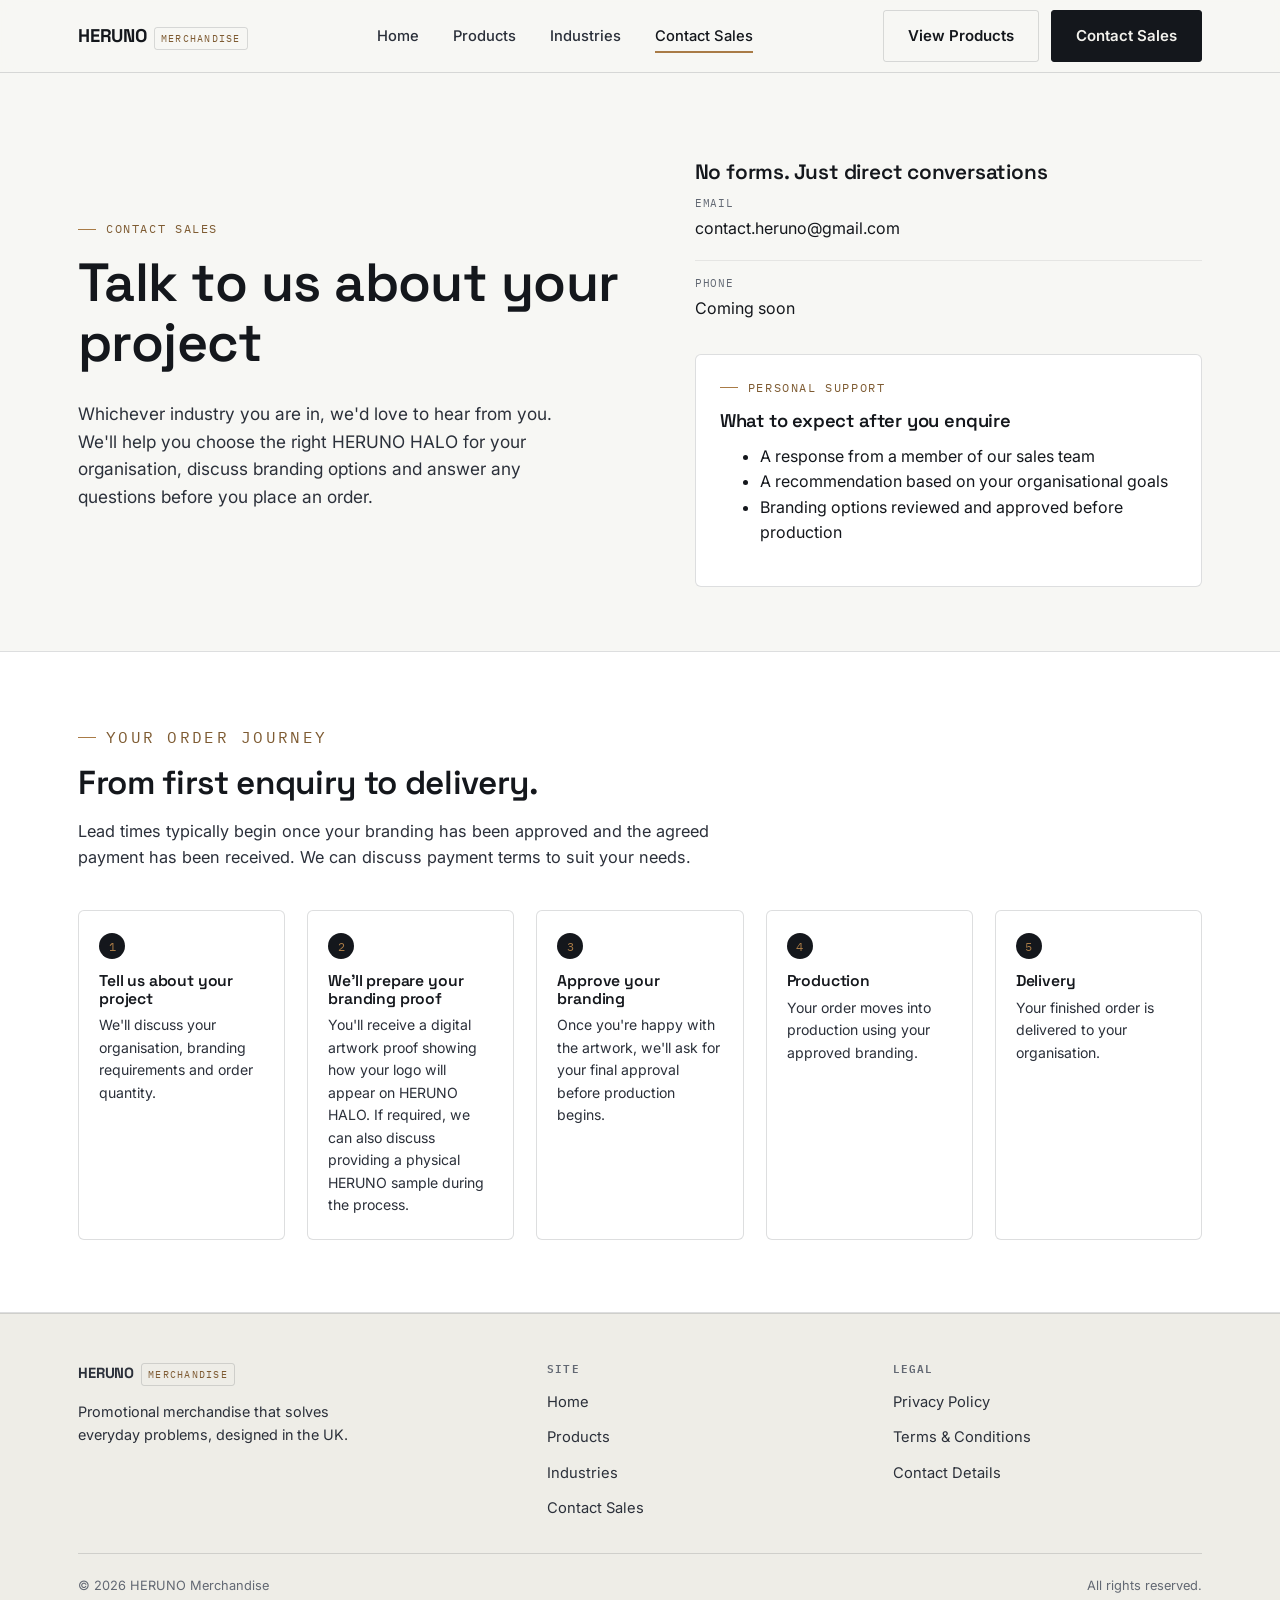
==== contact.html @ 954c0bbc "Update contact page title and phone details" ====
<!DOCTYPE html>
<html lang="en">

<head>
  <meta charset="UTF-8">
  <meta name="viewport" content="width=device-width, initial-scale=1.0">
  <title>Contact Sales — HERUNO Merchandise</title>
  <meta name="description"
    content="Talk to HERUNO's sales team about adding HERUNO HALO to your promotional merchandise programme.">
  <link rel="preconnect" href="https://fonts.googleapis.com">
  <link
    href="https://fonts.googleapis.com/css2?family=Space+Grotesk:wght@500;600;700&family=Inter:wght@400;500;600&family=IBM+Plex+Mono:wght@400;500&display=swap"
    rel="stylesheet">
  <link rel="stylesheet" href="css/style.css">
</head>

<body>

  <header class="site-header">
    <div class="container nav-wrap">
      <a href="index.html" class="logo">HERUNO <span class="tag">Merchandise</span></a>
      <nav aria-label="Primary">
        <ul class="nav-links">
          <li><a href="index.html">Home</a></li>
          <li><a href="products.html">Products</a></li>
          <li><a href="industries.html">Industries</a></li>
          <li><a href="contact.html" aria-current="page">Contact Sales</a></li>
        </ul>
      </nav>
      <div class="nav-cta">
        <a href="products.html" class="btn btn-secondary">View Products</a>
        <a href="contact.html" class="btn btn-primary">Contact Sales</a>
        <button class="nav-toggle" aria-label="Open menu" aria-expanded="false"><span></span></button>
      </div>
    </div>
  </header>

  <main>

    <section class="hero">
      <div class="container hero-grid">
        <div>
          <p class="eyebrow">Contact Sales</p>
          <h1 style="max-width:20ch;">Talk to us about your project</h1>
          <p class="lede">Whichever industry you are in, we'd
            love to hear from you. We'll help you choose the right HERUNO HALO for your organisation, discuss branding
            options and answer any
            questions before you place an order.</p>
        </div>

        <div>
          <h2 style="font-size:1.3rem;">No forms. Just direct conversations</h2>
          <ul class="contact-detail-list">
            <li>
              <span class="k">Email</span>
              <span class="v">contact.heruno@gmail.com</span>
            </li>
            <li>
              <span class="k">Phone</span>
              <span class="v">Coming soon</span>
            </li>
          </ul>

          <div class="halo-panel" style="padding:24px; grid-template-columns:1fr; margin-top:20px;">
            <div>
              <p class="eyebrow">Personal Support</p>
              <h3 class="mt-0">What to expect after you enquire</h3>
              <ul class="checklist" style="margin-top:12px;">
                <li>A response from a member of our sales team</li>
                <li>A recommendation based on your organisational goals</li>
                <li>Branding options reviewed and approved before production</li>
              </ul>
            </div>
          </div>
        </div>
      </div>
    </section>

    <!-- Order journey -->
    <section class="section-alt">
      <div class="container">
        <div class="section-head">
          <p class="eyebrow">Your Order Journey</p>
          <h2>From first enquiry to delivery.</h2>
          <p>Lead times typically begin once your branding has been approved and the agreed payment has been received.
            We can discuss payment terms to suit your needs.
          </p>
        </div>
        <ol class="journey-list">
          <li class="journey-step">
            <span class="step-num">1</span>
            <h3>Tell us about your project</h3>
            <p>We'll discuss your organisation, branding requirements and order quantity.</p>
          </li>
          <li class="journey-step">
            <span class="step-num">2</span>
            <h3>We'll prepare your branding proof</h3>
            <p>You'll receive a digital artwork proof showing how your logo will appear on HERUNO HALO. If required, we
              can also discuss providing a physical HERUNO sample during the process.</p>
          </li>
          <li class="journey-step">
            <span class="step-num">3</span>
            <h3>Approve your branding</h3>
            <p>Once you're happy with the artwork, we'll ask for your final approval before production begins.</p>
          </li>
          <li class="journey-step">
            <span class="step-num">4</span>
            <h3>Production</h3>
            <p>Your order moves into production using your approved branding.</p>
          </li>
          <li class="journey-step">
            <span class="step-num">5</span>
            <h3>Delivery</h3>
            <p>Your finished order is delivered to your organisation.</p>
          </li>
        </ol>
      </div>
    </section>

  </main>

  <footer class="site-footer">
    <div class="container">
      <div class="footer-grid">
        <div>
          <a href="index.html" class="logo">HERUNO <span class="tag">Merchandise</span></a>
          <p style="margin-top:14px; max-width:34ch; font-size:0.9rem;">Promotional merchandise that solves everyday
            problems, designed in
            the UK.</p>
        </div>
        <div>
          <h4>Site</h4>
          <ul>
            <li><a href="index.html">Home</a></li>
            <li><a href="products.html">Products</a></li>
            <li><a href="industries.html">Industries</a></li>
            <li><a href="contact.html">Contact Sales</a></li>
          </ul>
        </div>
        <div>
          <h4>Legal</h4>
          <ul>
            <li><a href="privacy.html">Privacy Policy</a></li>
            <li><a href="terms.html">Terms &amp; Conditions</a></li>
            <li><a href="contact.html">Contact Details</a></li>
          </ul>
        </div>
      </div>
      <div class="footer-bottom">
        <span>&copy; <span data-year>2026</span> HERUNO Merchandise
        </span>
        <span>All rights reserved.</span>
      </div>
    </div>
  </footer>

  <script src="js/main.js"></script>
</body>

</html>
---- css/style.css ----
/* =========================================================
   HERUNO / HALO — shared stylesheet
   Design language: technical / blueprint-informed B2B system.
   The product is precision-made metal hardware, so the visual
   system borrows from spec sheets and engineering drawings —
   hairline rules, dimension ticks, mono data labels — paired
   with a warm brass accent that echoes the product's finish.
   ========================================================= */

:root {
  /* Color */
  --ink: #14171c;
  --ink-soft: #2b303a;
  --steel: #626873;
  --steel-light: #9ba1ab;
  --line: rgba(20, 23, 28, 0.14);
  --line-soft: rgba(20, 23, 28, 0.08);
  --paper: #f7f7f4;
  --paper-dim: #eeede7;
  --panel: #ffffff;
  --brass: #a97b46;
  --brass-deep: #7e5b32;
  --brass-tint: #f1e4d2;
  --on-ink: #f2f1ec;
  --on-ink-dim: #a7abb3;

  /* Type */
  --font-display: "Space Grotesk", "Arial Narrow", sans-serif;
  --font-body: "Inter", -apple-system, BlinkMacSystemFont, "Segoe UI", sans-serif;
  --font-mono: "IBM Plex Mono", "SFMono-Regular", Menlo, monospace;

  /* Layout */
  --max: 1180px;
  --radius: 6px;
  --radius-sm: 3px;
}

* {
  box-sizing: border-box;
}

html {
  scroll-behavior: smooth;
}

@media (prefers-reduced-motion: reduce) {
  html {
    scroll-behavior: auto;
  }

  * {
    animation-duration: 0.01ms !important;
    animation-iteration-count: 1 !important;
    transition-duration: 0.01ms !important;
  }
}

body {
  margin: 0;
  font-family: var(--font-body);
  color: var(--ink);
  background: var(--paper);
  font-size: 16px;
  line-height: 1.6;
  -webkit-font-smoothing: antialiased;
}

h1,
h2,
h3,
h4 {
  font-family: var(--font-display);
  font-weight: 600;
  line-height: 1.12;
  letter-spacing: -0.01em;
  margin: 0 0 0.5em;
  color: var(--ink);
}

h1 {
  font-size: clamp(2.1rem, 4.2vw, 3.4rem);
}

h2 {
  font-size: clamp(1.5rem, 2.6vw, 2.1rem);
}

h3 {
  font-size: 1.15rem;
}

p {
  margin: 0 0 1em;
  color: var(--ink-soft);
}

a {
  color: inherit;
}

img,
svg {
  max-width: 100%;
  display: block;
}

.container {
  max-width: var(--max);
  margin: 0 auto;
  padding: 0 28px;
}

.eyebrow {
  font-family: var(--font-mono);
  font-size: 0.72rem;
  letter-spacing: 0.14em;
  text-transform: uppercase;
  color: var(--brass-deep);
  display: flex;
  align-items: center;
  gap: 10px;
  margin-bottom: 14px;
}

.eyebrow::before {
  content: "";
  width: 18px;
  height: 1px;
  background: var(--brass);
  display: inline-block;
}

/* Focus visibility */
a:focus-visible,
button:focus-visible,
input:focus-visible,
textarea:focus-visible,
select:focus-visible {
  outline: 2px solid var(--brass);
  outline-offset: 2px;
}

/* ---------- Buttons ---------- */
.btn {
  display: inline-flex;
  align-items: center;
  justify-content: center;
  gap: 8px;
  font-family: var(--font-body);
  font-weight: 600;
  font-size: 0.94rem;
  padding: 13px 24px;
  border-radius: var(--radius-sm);
  border: 1px solid transparent;
  cursor: pointer;
  text-decoration: none;
  white-space: nowrap;
  transition: background 0.15s ease, color 0.15s ease, border-color 0.15s ease, transform 0.1s ease;
}

.btn:active {
  transform: translateY(1px);
}

.btn-primary {
  background: var(--ink);
  color: var(--on-ink);
  border-color: var(--ink);
}

.btn-primary:hover {
  background: var(--brass-deep);
  border-color: var(--brass-deep);
}

.btn-secondary {
  background: transparent;
  color: var(--ink);
  border-color: var(--line);
}

.btn-secondary:hover {
  border-color: var(--ink);
  background: var(--paper-dim);
}

.btn-on-dark {
  background: var(--brass);
  color: var(--ink);
  border-color: var(--brass);
}

.btn-on-dark:hover {
  background: var(--on-ink);
  border-color: var(--on-ink);
}

.btn-ghost-on-dark {
  background: transparent;
  color: var(--on-ink);
  border-color: rgba(242, 241, 236, 0.3);
}

.btn-ghost-on-dark:hover {
  border-color: var(--on-ink);
  background: rgba(242, 241, 236, 0.06);
}

.btn-row {
  display: flex;
  gap: 12px;
  flex-wrap: wrap;
}

/* ---------- Header / Nav ---------- */
.site-header {
  position: sticky;
  top: 0;
  z-index: 50;
  background: rgba(247, 247, 244, 0.92);
  backdrop-filter: blur(8px);
  border-bottom: 1px solid var(--line);
}

.nav-wrap {
  display: flex;
  align-items: center;
  justify-content: space-between;
  height: 72px;
}

.logo {
  display: flex;
  align-items: baseline;
  gap: 7px;
  text-decoration: none;
  font-family: var(--font-display);
  font-weight: 700;
  font-size: 1.15rem;
  color: var(--ink);
  letter-spacing: -0.01em;
}

.logo .tag {
  font-family: var(--font-mono);
  font-weight: 400;
  font-size: 0.65rem;
  letter-spacing: 0.12em;
  color: var(--brass-deep);
  border: 1px solid var(--line);
  padding: 2px 6px;
  border-radius: 3px;
  text-transform: uppercase;
}

.nav-links {
  display: flex;
  align-items: center;
  gap: 34px;
  list-style: none;
  margin: 0;
  padding: 0;
}

.nav-links a {
  text-decoration: none;
  font-size: 0.92rem;
  font-weight: 500;
  color: var(--ink-soft);
  padding: 6px 0;
  border-bottom: 2px solid transparent;
  transition: color 0.15s ease, border-color 0.15s ease;
}

.nav-links a:hover,
.nav-links a[aria-current="page"] {
  color: var(--ink);
  border-color: var(--brass);
}

.nav-cta {
  display: flex;
  align-items: center;
  gap: 12px;
}

.nav-toggle {
  display: none;
  background: none;
  border: 1px solid var(--line);
  border-radius: var(--radius-sm);
  width: 42px;
  height: 42px;
  align-items: center;
  justify-content: center;
  cursor: pointer;
}

.nav-toggle span,
.nav-toggle span::before,
.nav-toggle span::after {
  content: "";
  display: block;
  width: 18px;
  height: 2px;
  background: var(--ink);
  position: relative;
  transition: transform 0.2s ease, opacity 0.2s ease;
}

.nav-toggle span::before {
  position: absolute;
  top: -6px;
}

.nav-toggle span::after {
  position: absolute;
  top: 6px;
}

@media (max-width: 860px) {
  .nav-toggle {
    display: flex;
  }

  .nav-links {
    position: absolute;
    top: 72px;
    left: 0;
    right: 0;
    background: var(--paper);
    border-bottom: 1px solid var(--line);
    flex-direction: column;
    align-items: flex-start;
    gap: 0;
    padding: 8px 28px 18px;
    display: none;
  }

  .nav-links.open {
    display: flex;
  }

  .nav-links li {
    width: 100%;
  }

  .nav-links a {
    display: block;
    padding: 12px 0;
    border-bottom: 1px solid var(--line-soft);
    width: 100%;
  }

  .nav-cta .btn-secondary {
    display: none;
  }
}

/* ---------- Hero ---------- */
.hero {
  padding: 88px 0 64px;
  background:
    linear-gradient(180deg, var(--paper) 0%, var(--paper) 100%);
  position: relative;
  overflow: hidden;
}

.hero-grid {
  display: grid;
  grid-template-columns: 1.05fr 0.95fr;
  gap: 56px;
  align-items: center;
}

.hero-images {
  display: flex;
  flex-direction: column;
  gap: 16px;
}

.hero-images img {
  width: 100%;
  height: auto;
  object-fit: contain;
  display: block;
}

.hero h1 {
  max-width: 15ch;
}

.hero .lede {
  font-size: 1.08rem;
  max-width: 46ch;
  color: var(--ink-soft);
}

.hero-art {
  border: 1px solid var(--line);
  border-radius: var(--radius);
  background: var(--panel);
  padding: 20px;
}

.hero-art figcaption {
  font-family: var(--font-mono);
  font-size: 0.68rem;
  letter-spacing: 0.08em;
  color: var(--steel);
  text-transform: uppercase;
  border-top: 1px solid var(--line-soft);
  margin-top: 14px;
  padding-top: 12px;
  display: flex;
  justify-content: space-between;
}

@media (max-width: 900px) {
  .hero-grid {
    grid-template-columns: 1fr;
  }

  .hero {
    padding: 56px 0 44px;
  }
}

/* ---------- Sections ---------- */
section {
  padding: 72px 0;
}

.section-alt {
  background: var(--panel);
  border-top: 1px solid var(--line);
  border-bottom: 1px solid var(--line);
}

.section-ink {
  background: var(--ink);
  color: var(--on-ink);
}

.section-ink h2,
.section-ink h3 {
  color: var(--on-ink);
}

.section-ink p {
  color: var(--on-ink-dim);
}

.section-ink .eyebrow {
  color: var(--brass);
}

.section-ink .eyebrow::before {
  background: var(--brass);
}

.section-head {
  max-width: 640px;
  margin-bottom: 40px;
}

.section-head p {
  font-size: 1.02rem;
}

/* ---------- Trust grid ---------- */
.trust-grid {
  display: grid;
  grid-template-columns: repeat(5, 1fr);
  gap: 1px;
  background: var(--line);
  border: 1px solid var(--line);
  border-radius: var(--radius);
  overflow: hidden;
}

.trust-item {
  background: var(--panel);
  padding: 26px 20px;
}

.trust-item .num {
  font-family: var(--font-mono);
  font-size: 0.72rem;
  color: var(--brass-deep);
  display: block;
  margin-bottom: 10px;
}

.trust-item p {
  font-size: 0.92rem;
  margin: 0;
  color: var(--ink-soft);
  font-weight: 500;
}

@media (max-width: 960px) {
  .trust-grid {
    grid-template-columns: repeat(2, 1fr);
  }
}

@media (max-width: 560px) {
  .trust-grid {
    grid-template-columns: 1fr;
  }
}

/* ---------- HALO feature panel ---------- */
.halo-panel {
  display: grid;
  grid-template-columns: 0.9fr 1.1fr;
  gap: 48px;
  align-items: center;
  border: 1px solid var(--line);
  border-radius: var(--radius);
  padding: 40px;
  background: var(--panel);
}

@media (max-width: 900px) {
  .halo-panel {
    grid-template-columns: 1fr;
    padding: 28px;
  }
}

/* ---------- Industries ---------- */
.industry-grid {
  display: grid;
  grid-template-columns: repeat(4, 1fr);
  gap: 22px;
}

@media (max-width: 980px) {
  .industry-grid {
    grid-template-columns: repeat(2, 1fr);
  }
}

@media (max-width: 560px) {
  .industry-grid {
    grid-template-columns: 1fr;
  }
}

.industry-card {
  border: 1px solid var(--line);
  border-radius: var(--radius);
  background: var(--panel);
  padding: 26px 22px;
  display: flex;
  flex-direction: column;
  gap: 10px;
}

.industry-card .icon {
  width: 40px;
  height: 40px;
  color: var(--brass-deep);
  margin-bottom: 4px;
}

.industry-card h3 {
  font-size: 1.02rem;
  margin-bottom: 2px;
}

.industry-card p {
  font-size: 0.92rem;
  margin: 0;
}

/* ---------- Testimonials ---------- */
.testi-grid {
  display: grid;
  grid-template-columns: repeat(3, 1fr);
  gap: 22px;
}

@media (max-width: 900px) {
  .testi-grid {
    grid-template-columns: 1fr;
  }
}

.testi-card {
  border: 1px solid var(--line);
  border-radius: var(--radius);
  padding: 26px;
  background: var(--panel);
  display: flex;
  flex-direction: column;
  gap: 16px;
}

.testi-quote {
  font-size: 1rem;
  color: var(--ink);
  margin: 0;
  font-style: normal;
}

.testi-quote::before {
  content: "\201C";
  color: var(--brass);
  font-family: var(--font-display);
}

.testi-attr {
  font-family: var(--font-mono);
  font-size: 0.72rem;
  letter-spacing: 0.04em;
  color: var(--steel);
  text-transform: uppercase;
  margin-top: auto;
}

/* ---------- CTA banner ---------- */
.cta-band {
  border-radius: var(--radius);
  background: var(--ink);
  color: var(--on-ink);
  padding: 56px;
  text-align: center;
}

.cta-band h2 {
  color: var(--on-ink);
}

.cta-band p {
  color: var(--on-ink-dim);
  max-width: 46ch;
  margin: 0 auto 26px;
}

.cta-band .btn-row {
  justify-content: center;
}

/* ---------- Footer ---------- */
.site-footer {
  border-top: 1px solid var(--line);
  padding: 48px 0 28px;
  background: var(--paper-dim);
}

.footer-grid {
  display: grid;
  grid-template-columns: 1.4fr 1fr 1fr;
  gap: 36px;
  padding-bottom: 32px;
  border-bottom: 1px solid var(--line);
}

.footer-grid h4 {
  font-family: var(--font-mono);
  font-size: 0.7rem;
  letter-spacing: 0.1em;
  text-transform: uppercase;
  color: var(--steel);
  margin-bottom: 14px;
}

.footer-grid ul {
  list-style: none;
  margin: 0;
  padding: 0;
  display: flex;
  flex-direction: column;
  gap: 10px;
}

.footer-grid a {
  text-decoration: none;
  color: var(--ink-soft);
  font-size: 0.92rem;
}

.footer-grid a:hover {
  color: var(--brass-deep);
}

.footer-bottom {
  display: flex;
  justify-content: space-between;
  align-items: center;
  padding-top: 22px;
  font-size: 0.8rem;
  color: var(--steel);
  flex-wrap: wrap;
  gap: 10px;
}

@media (max-width: 760px) {
  .footer-grid {
    grid-template-columns: 1fr 1fr;
  }
}

@media (max-width: 520px) {
  .footer-grid {
    grid-template-columns: 1fr;
  }
}

/* ---------- Products page ---------- */
.reason-grid {
  display: grid;
  grid-template-columns: repeat(5, 1fr);
  gap: 1px;
  background: var(--line);
  border: 1px solid var(--line);
  border-radius: var(--radius);
  overflow: hidden;
}

.reason-item {
  background: var(--panel);
  padding: 24px 18px;
}

.reason-item p {
  font-size: 0.9rem;
  margin: 0;
  font-weight: 500;
  color: var(--ink-soft);
}

@media (max-width: 960px) {
  .reason-grid {
    grid-template-columns: repeat(2, 1fr);
  }
}

@media (max-width: 560px) {
  .reason-grid {
    grid-template-columns: 1fr;
  }
}

.branding-panel {
  display: grid;
  grid-template-columns: 0.8fr 1.2fr;
  gap: 40px;
  border: 1px solid var(--line);
  border-radius: var(--radius);
  padding: 36px;
  background: var(--panel);
  align-items: center;
}

@media (max-width: 860px) {
  .branding-panel {
    grid-template-columns: 1fr;
    padding: 26px;
  }
}

.compare-grid {
  display: grid;
  grid-template-columns: 1fr 1fr;
  gap: 24px;
}

@media (max-width: 780px) {
  .compare-grid {
    grid-template-columns: 1fr;
  }
}

.product-card {
  border: 1px solid var(--line);
  border-radius: var(--radius);
  background: var(--panel);
  overflow: hidden;
  display: flex;
  flex-direction: column;
}

.product-card .art {
  padding: 26px;
  border-bottom: 1px solid var(--line);
  background: var(--paper-dim);
}

.product-card .body {
  padding: 28px;
  display: flex;
  flex-direction: column;
  gap: 16px;
  flex: 1;
}

.product-card .model-tag {
  font-family: var(--font-mono);
  font-size: 0.68rem;
  letter-spacing: 0.1em;
  text-transform: uppercase;
  color: var(--brass-deep);
}

.spec-list {
  list-style: none;
  margin: 0;
  padding: 0;
  display: flex;
  flex-direction: column;
}

.spec-list li {
  display: flex;
  gap: 12px;
  align-items: flex-start;
  padding: 10px 0;
  border-top: 1px solid var(--line-soft);
  font-size: 0.92rem;
  color: var(--ink-soft);
}

.spec-list li:first-child {
  border-top: none;
}

.spec-list li::before {
  content: "";
  width: 6px;
  height: 6px;
  margin-top: 7px;
  background: var(--brass);
  flex-shrink: 0;
}

.spec-note {
  font-family: var(--font-mono);
  font-size: 0.72rem;
  color: var(--steel);
  border: 1px dashed var(--line);
  padding: 10px 12px;
  border-radius: var(--radius-sm);
}

/* ---------- Industries page detail ---------- */
.industry-detail {
  display: grid;
  grid-template-columns: 1fr 1fr;
  gap: 44px;
  align-items: center;
  padding: 48px 0;
  border-bottom: 1px solid var(--line);
}

.industry-detail:last-child {
  border-bottom: none;
}

.industry-detail:nth-child(even) {
  direction: rtl;
}

.industry-detail:nth-child(even)>* {
  direction: ltr;
}

.industry-detail .photo-frame {
  max-width: 380px;
  width: 100%;
}

@media (max-width: 860px) {
  .industry-detail {
    grid-template-columns: 1fr;
    direction: ltr !important;
  }
}

.industry-detail .panel-art {
  border: 1px solid var(--line);
  border-radius: var(--radius);
  background: var(--panel);
  padding: 24px;
}

.industry-detail .checklist {
  list-style: none;
  margin: 18px 0 0;
  padding: 0;
  display: flex;
  flex-direction: column;
  gap: 10px;
}

.industry-detail .checklist li {
  display: flex;
  gap: 10px;
  font-size: 0.94rem;
  color: var(--ink-soft);
}

.industry-detail .checklist li::before {
  content: "\2713";
  color: var(--brass-deep);
  font-weight: 700;
}

/* ---------- Contact page ---------- */
.contact-wrap {
  display: grid;
  grid-template-columns: 1fr 1fr;
  gap: 56px;
  align-items: flex-start;
}

@media (max-width: 900px) {
  .contact-wrap {
    grid-template-columns: 1fr;
  }
}

.field {
  margin-bottom: 18px;
}

.field label {
  display: block;
  font-size: 0.86rem;
  font-weight: 600;
  margin-bottom: 6px;
  color: var(--ink);
}

.field .hint {
  font-size: 0.78rem;
  color: var(--steel);
  margin-top: 5px;
}

.field input,
.field select,
.field textarea {
  width: 100%;
  font-family: var(--font-body);
  font-size: 0.95rem;
  padding: 12px 14px;
  border: 1px solid var(--line);
  border-radius: var(--radius-sm);
  background: var(--panel);
  color: var(--ink);
}

.field input:focus,
.field select:focus,
.field textarea:focus {
  border-color: var(--brass);
}

.field-row {
  display: grid;
  grid-template-columns: 1fr 1fr;
  gap: 16px;
}

@media (max-width: 560px) {
  .field-row {
    grid-template-columns: 1fr;
  }
}

.contact-form {
  border: 1px solid var(--line);
  border-radius: var(--radius);
  padding: 32px;
  background: var(--panel);
}

.form-note {
  font-size: 0.82rem;
  color: var(--steel);
  margin-top: 14px;
}

.form-success {
  display: none;
  border: 1px solid var(--brass);
  background: var(--brass-tint);
  border-radius: var(--radius-sm);
  padding: 16px 18px;
  font-size: 0.92rem;
  color: var(--brass-deep);
  margin-bottom: 18px;
}

.form-success.visible {
  display: block;
}

.contact-detail-list {
  list-style: none;
  margin: 0 0 32px;
  padding: 0;
  display: flex;
  flex-direction: column;
  gap: 18px;
}

.contact-detail-list li {
  border-top: 1px solid var(--line-soft);
  padding-top: 14px;
}

.contact-detail-list li:first-child {
  border-top: none;
  padding-top: 0;
}

.contact-detail-list .k {
  font-family: var(--font-mono);
  font-size: 0.68rem;
  letter-spacing: 0.08em;
  text-transform: uppercase;
  color: var(--steel);
  display: block;
  margin-bottom: 4px;
}

.contact-detail-list .v {
  font-size: 1rem;
  color: var(--ink);
}

/* ---------- Legal pages ---------- */
.legal-body h2 {
  margin-top: 2em;
  font-size: 1.2rem;
}

.legal-body {
  max-width: 72ch;
}

.legal-updated {
  font-family: var(--font-mono);
  font-size: 0.75rem;
  color: var(--steel);
  margin-bottom: 30px;
}

/* ---------- Photo frame (real photography) ---------- */
.photo-frame {
  border: 1px solid var(--line);
  border-radius: var(--radius);
  overflow: hidden;
  aspect-ratio: 4 / 3;
  background: var(--paper-dim);
}

.photo-frame img {
  width: 100%;
  height: 100%;
  object-fit: cover;
  display: block;
}

.photo-frame.tall {
  aspect-ratio: 3 / 4;
}

.photo-frame.wide {
  aspect-ratio: 16 / 9;
}

.photo-frame.card-art {
  border-radius: 0;
  border-left: 0;
  border-right: 0;
  border-top: 0;
  aspect-ratio: 16 / 10;
}

/* ---------- Photo placeholders (pending approved imagery) ---------- */
.photo-slot {
  border: 1px dashed var(--line);
  border-radius: var(--radius);
  background: var(--paper-dim);
  aspect-ratio: 4 / 3;
  display: flex;
  flex-direction: column;
  align-items: center;
  justify-content: center;
  gap: 10px;
  text-align: center;
  padding: 20px;
  color: var(--steel);
}

.photo-slot svg {
  width: 30px;
  height: 30px;
  opacity: 0.6;
}

.photo-slot .slot-label {
  font-family: var(--font-mono);
  font-size: 0.7rem;
  letter-spacing: 0.04em;
  text-transform: uppercase;
  color: var(--steel);
  max-width: 22ch;
}

.photo-slot.tall {
  aspect-ratio: 3 / 4;
}

.photo-slot.wide {
  aspect-ratio: 16 / 9;
}

/* ---------- Ordering information ---------- */
.order-info {
  border: 1px solid var(--line);
  border-radius: var(--radius);
  background: var(--panel);
  padding: 8px 32px;
}

.order-info-row {
  display: flex;
  justify-content: space-between;
  align-items: baseline;
  gap: 20px;
  padding: 18px 0;
  border-top: 1px solid var(--line-soft);
}

.order-info-row:first-child {
  border-top: none;
}

.order-info-row .k {
  font-size: 0.98rem;
  color: var(--ink);
  font-weight: 500;
}

.order-info-row .v {
  font-family: var(--font-mono);
  font-size: 0.88rem;
  color: var(--brass-deep);
  text-align: right;
  white-space: nowrap;
}

.order-info-note {
  font-size: 0.86rem;
  color: var(--steel);
  border-top: 1px solid var(--line);
  margin-top: 6px;
  padding: 18px 0 8px;
}

/* ---------- Order journey ---------- */
.journey-list {
  list-style: none;
  margin: 0;
  padding: 0;
  display: grid;
  grid-template-columns: repeat(5, 1fr);
  gap: 22px;
}

@media (max-width: 980px) {
  .journey-list {
    grid-template-columns: repeat(2, 1fr);
  }
}

@media (max-width: 560px) {
  .journey-list {
    grid-template-columns: 1fr;
  }
}

.journey-step {
  border: 1px solid var(--line);
  border-radius: var(--radius);
  background: var(--panel);
  padding: 22px 20px;
  position: relative;
}

.journey-step .step-num {
  font-family: var(--font-mono);
  font-size: 0.75rem;
  color: var(--brass);
  background: var(--ink);
  width: 26px;
  height: 26px;
  border-radius: 50%;
  display: flex;
  align-items: center;
  justify-content: center;
  margin-bottom: 14px;
}

.journey-step h3 {
  font-size: 0.98rem;
  margin-bottom: 6px;
}

.journey-step p {
  font-size: 0.88rem;
  margin: 0;
}

/* ---------- Utility ---------- */
.text-center {
  text-align: center;
}

.mt-0 {
  margin-top: 0;
}
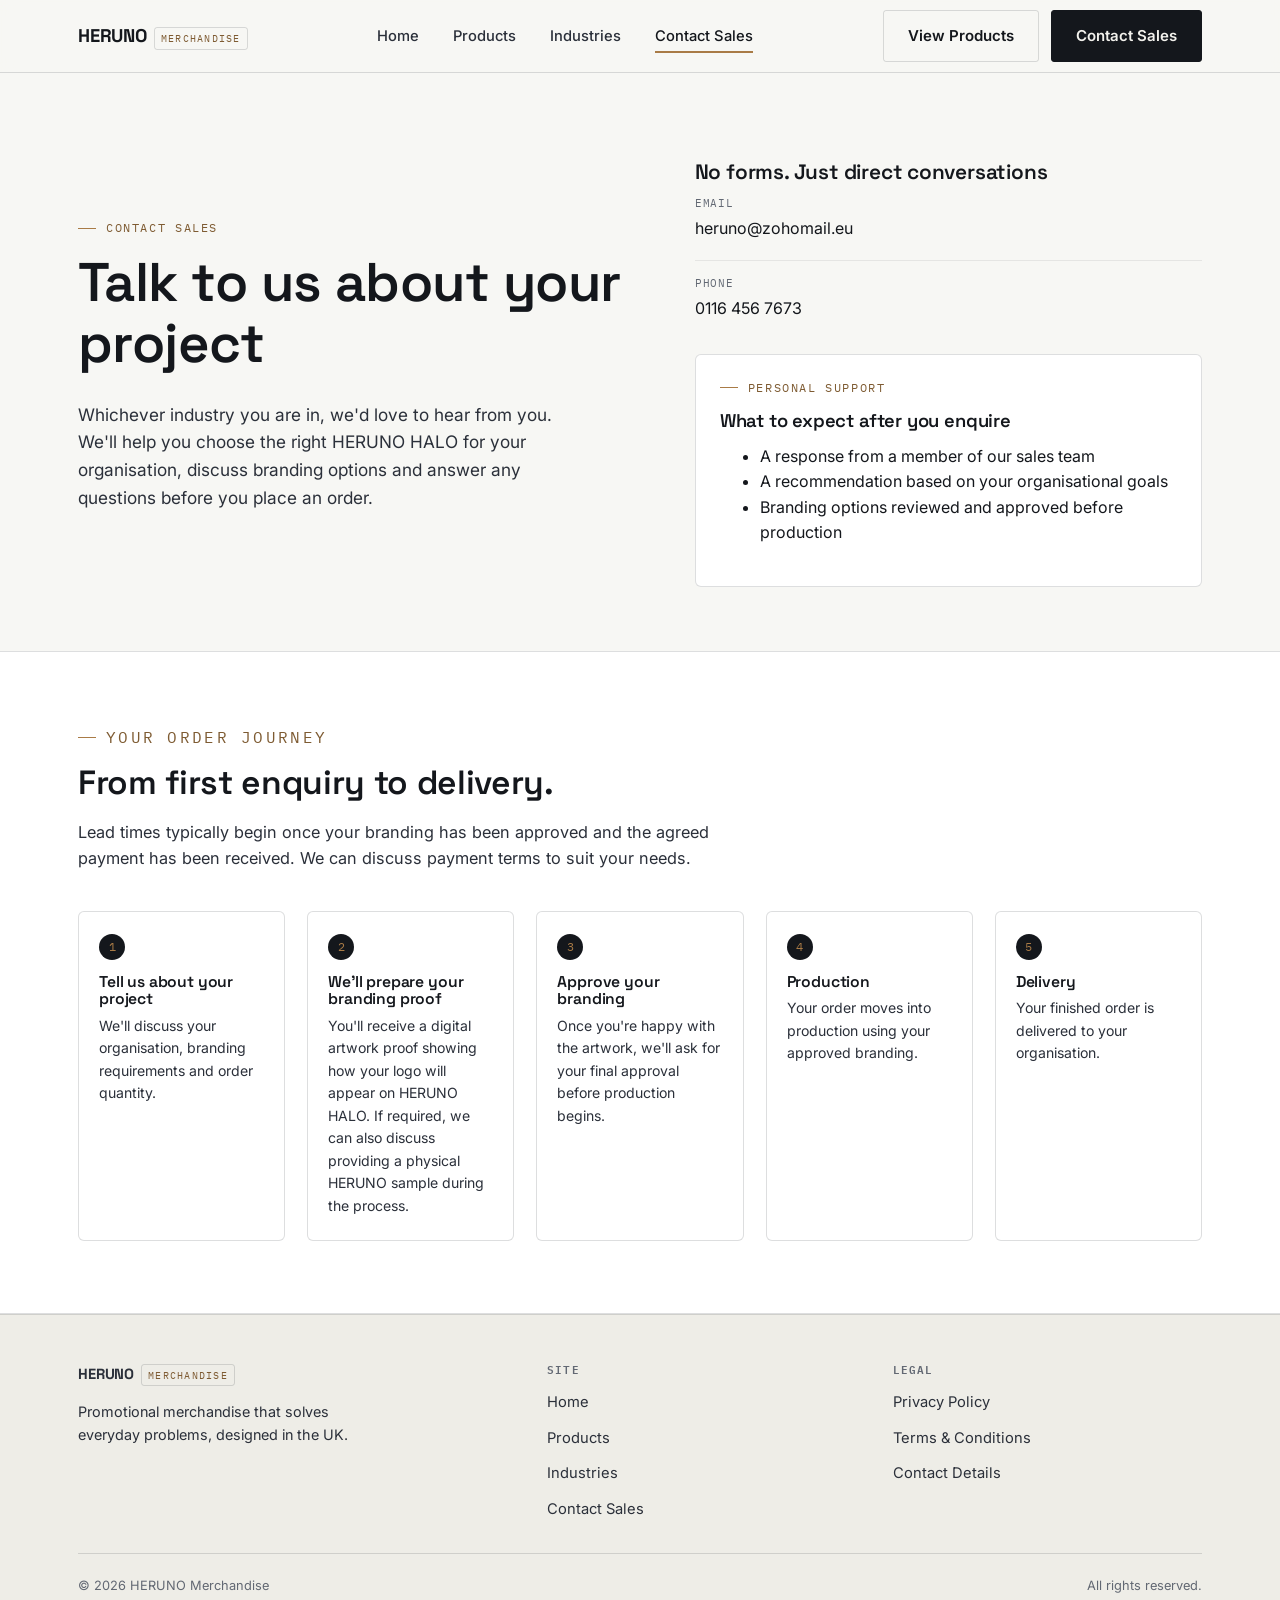
==== commit cf503b8e: "Update contact email and phone number on contact page" ====
--- a/contact.html
+++ b/contact.html
@@ -53,11 +53,11 @@
           <ul class="contact-detail-list">
             <li>
               <span class="k">Email</span>
-              <span class="v">contact.heruno@gmail.com</span>
+              <span class="v">heruno@zohomail.eu</span>
             </li>
             <li>
               <span class="k">Phone</span>
-              <span class="v">Coming soon</span>
+              <span class="v">0116 456 7673</span>
             </li>
           </ul>
 
--- a/css/style.css
+++ b/css/style.css
@@ -78,11 +78,11 @@
 }
 
 h1 {
-  font-size: clamp(2.1rem, 4.2vw, 3.4rem);
+  font-size: clamp(1.85rem, 4.5vw, 3.4rem);
 }
 
 h2 {
-  font-size: clamp(1.5rem, 2.6vw, 2.1rem);
+  font-size: clamp(1.35rem, 2.8vw, 2.1rem);
 }
 
 h3 {
@@ -154,7 +154,9 @@
   border: 1px solid transparent;
   cursor: pointer;
   text-decoration: none;
-  white-space: nowrap;
+  white-space: normal;
+  max-width: 100%;
+  text-align: center;
   transition: background 0.15s ease, color 0.15s ease, border-color 0.15s ease, transform 0.1s ease;
 }
 
@@ -210,6 +212,18 @@
   display: flex;
   gap: 12px;
   flex-wrap: wrap;
+}
+
+@media (max-width: 560px) {
+  .btn-row {
+    flex-direction: column;
+    width: 100%;
+  }
+
+  .btn-row .btn {
+    width: 100%;
+    justify-content: center;
+  }
 }
 
 /* ---------- Header / Nav ---------- */
@@ -1226,4 +1240,38 @@
 
 .mt-0 {
   margin-top: 0;
+}
+
+/* ---------- Mobile & Tablet Responsiveness Enhancements ---------- */
+@media (max-width: 560px) {
+  .container {
+    padding: 0 18px;
+  }
+
+  section {
+    padding: 44px 0;
+  }
+
+  .cta-band {
+    padding: 32px 20px;
+  }
+
+  .contact-form {
+    padding: 22px 18px;
+  }
+
+  .order-info {
+    padding: 8px 18px;
+  }
+
+  .order-info-row {
+    flex-direction: column;
+    align-items: flex-start;
+    gap: 4px;
+  }
+
+  .order-info-row .v {
+    text-align: left;
+    white-space: normal;
+  }
 }
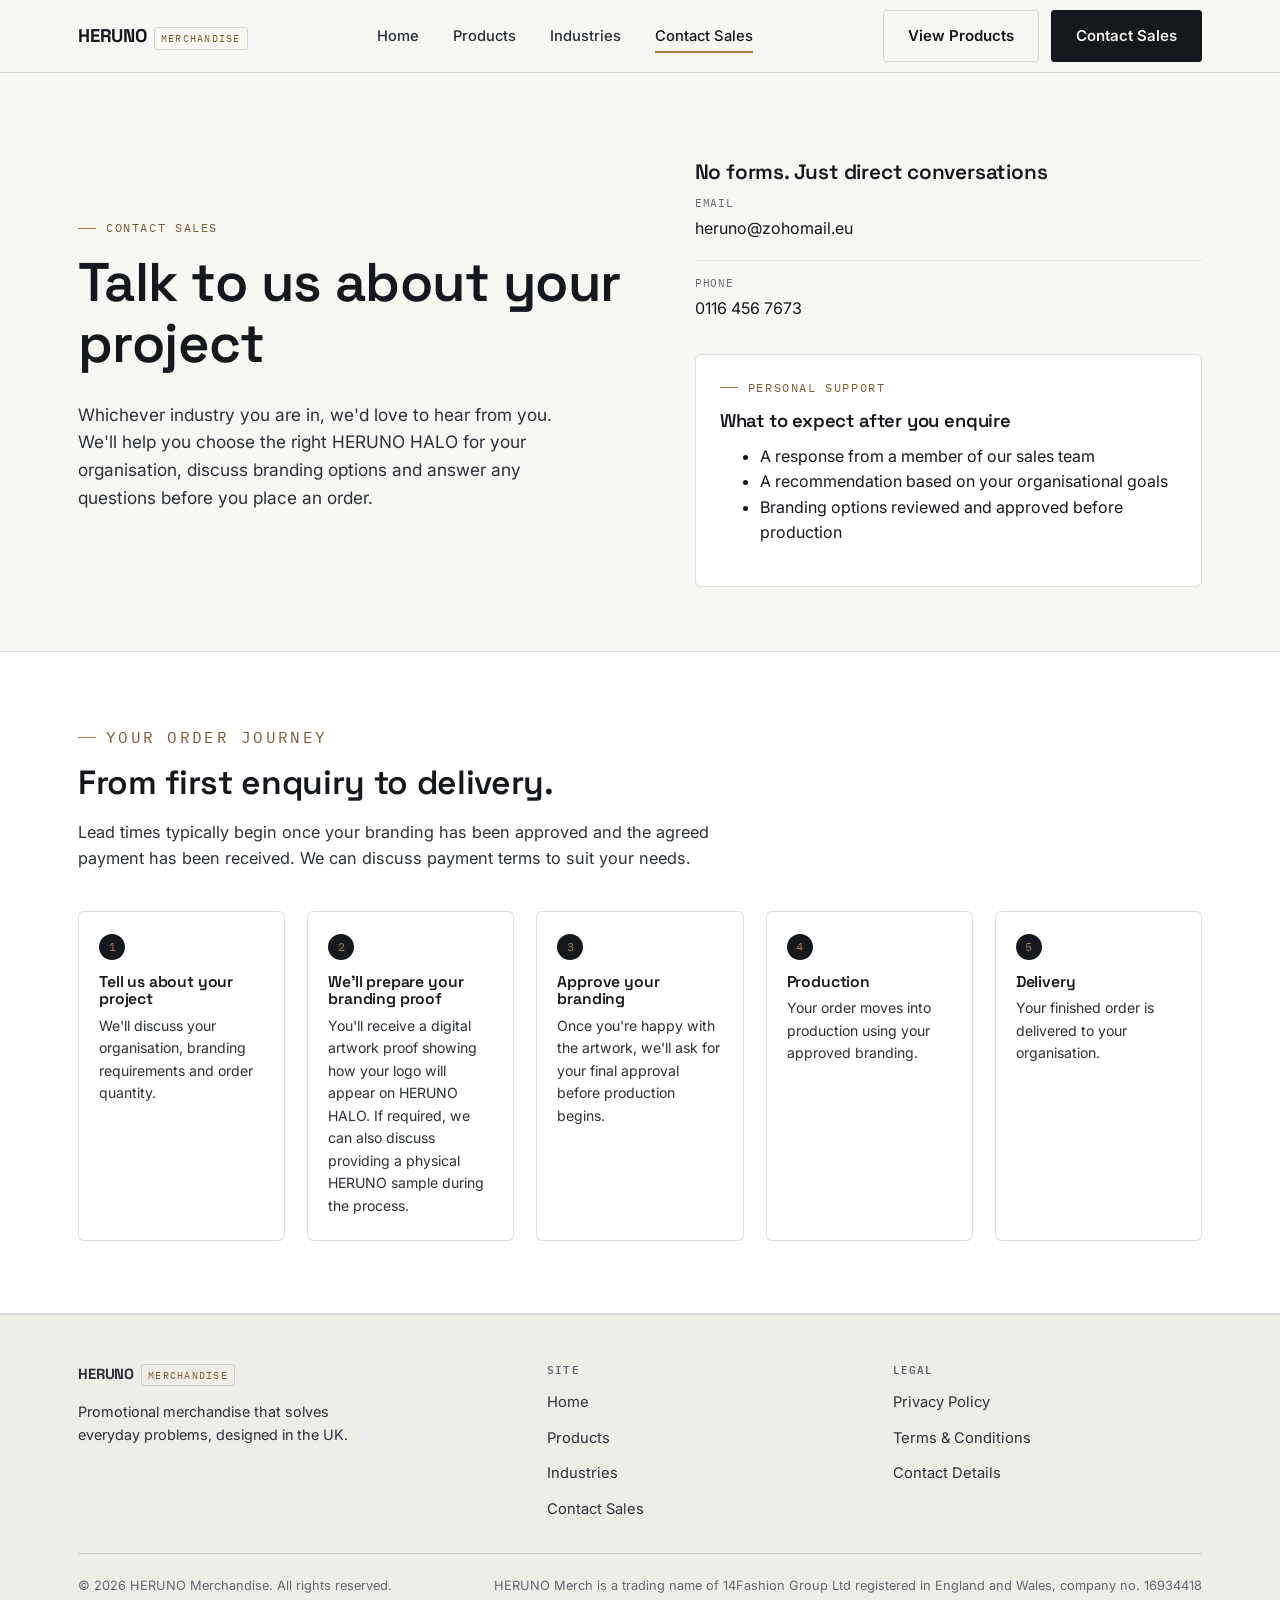
==== commit 0f056f2d: "Add company registration notice to footer across all pages" ====
--- a/contact.html
+++ b/contact.html
@@ -147,9 +147,8 @@
         </div>
       </div>
       <div class="footer-bottom">
-        <span>&copy; <span data-year>2026</span> HERUNO Merchandise
-        </span>
-        <span>All rights reserved.</span>
+        <span>&copy; <span data-year>2026</span> HERUNO Merchandise. All rights reserved.</span>
+        <span>HERUNO Merch is a trading name of 14Fashion Group Ltd registered in England and Wales, company no. 16934418</span>
       </div>
     </div>
   </footer>
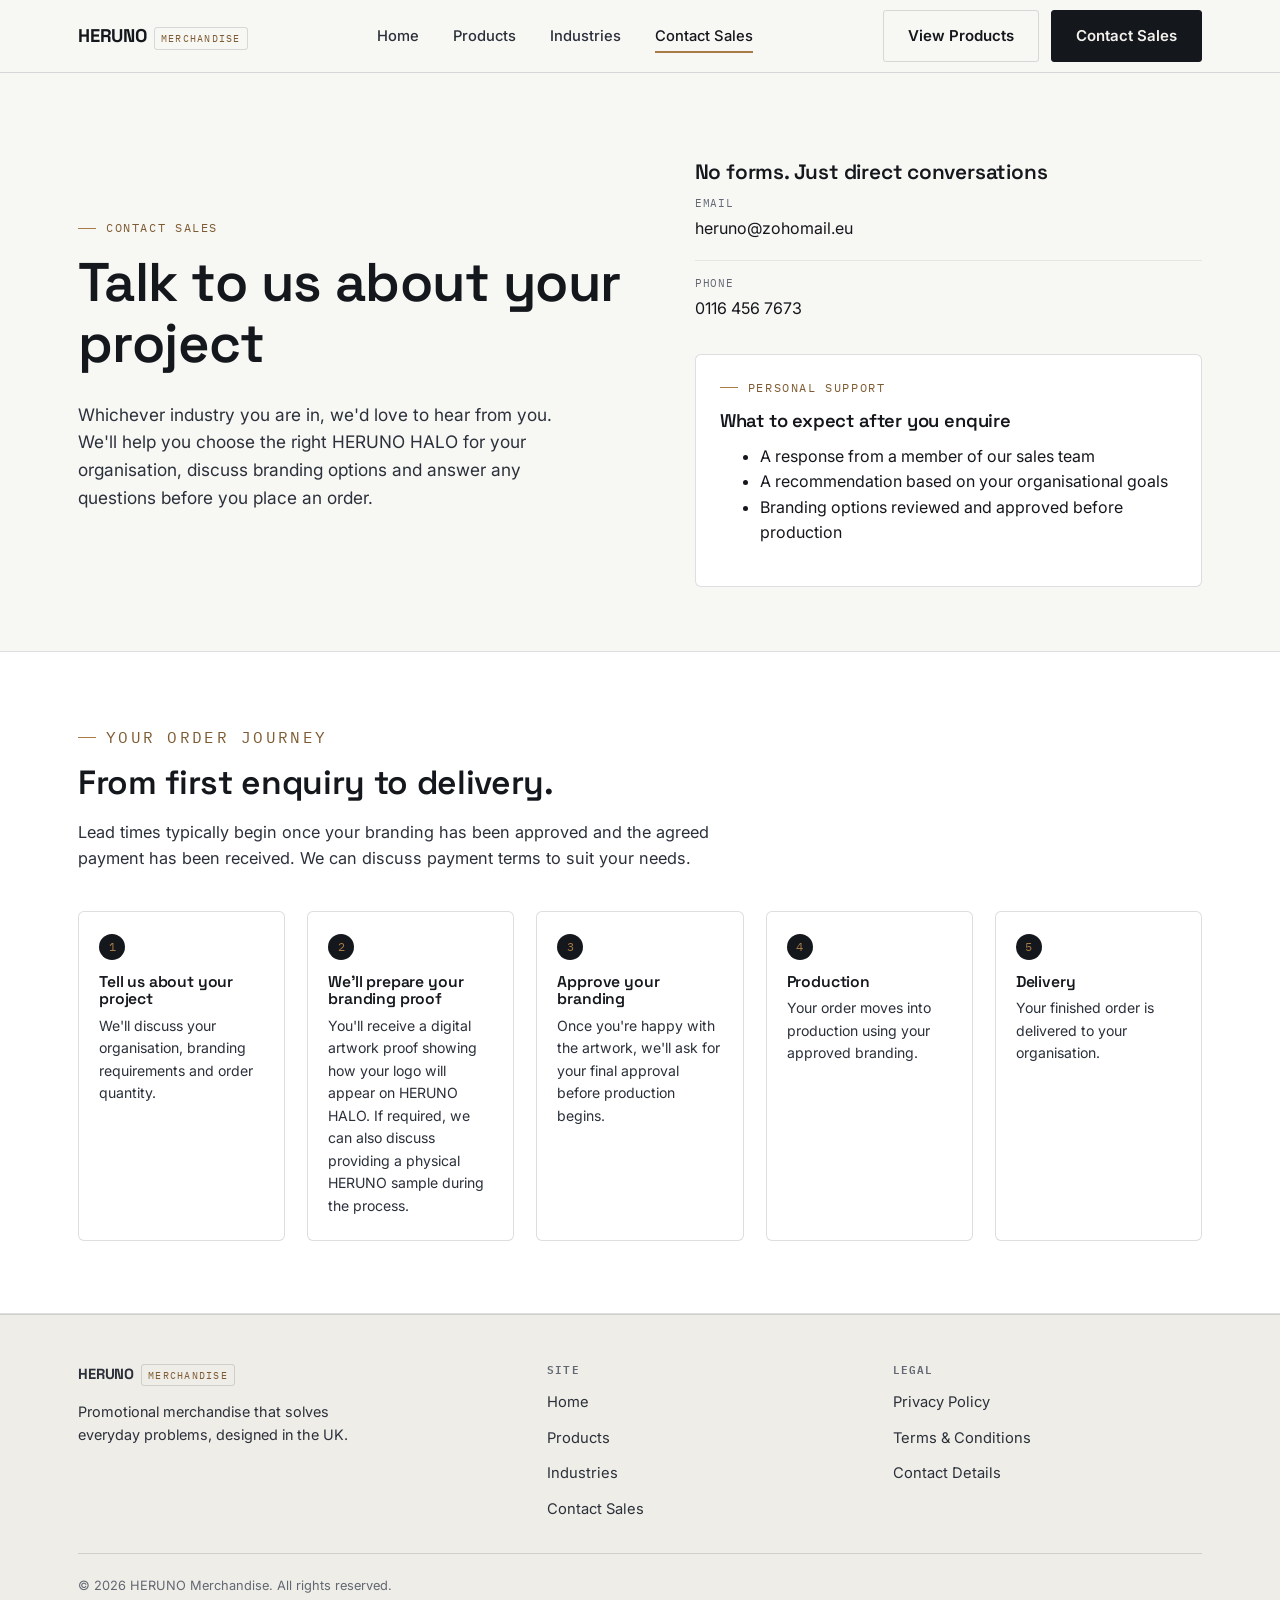
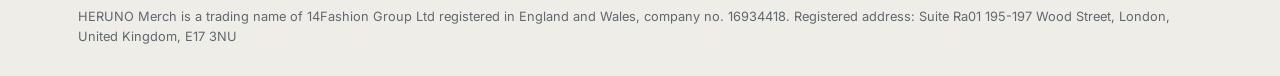
==== commit 740e9aae: "Update footer with company registered address across all pages" ====
--- a/contact.html
+++ b/contact.html
@@ -148,7 +148,7 @@
       </div>
       <div class="footer-bottom">
         <span>&copy; <span data-year>2026</span> HERUNO Merchandise. All rights reserved.</span>
-        <span>HERUNO Merch is a trading name of 14Fashion Group Ltd registered in England and Wales, company no. 16934418</span>
+        <span>HERUNO Merch is a trading name of 14Fashion Group Ltd registered in England and Wales, company no. 16934418. Registered address: Suite Ra01 195-197 Wood Street, London, United Kingdom, E17 3NU</span>
       </div>
     </div>
   </footer>
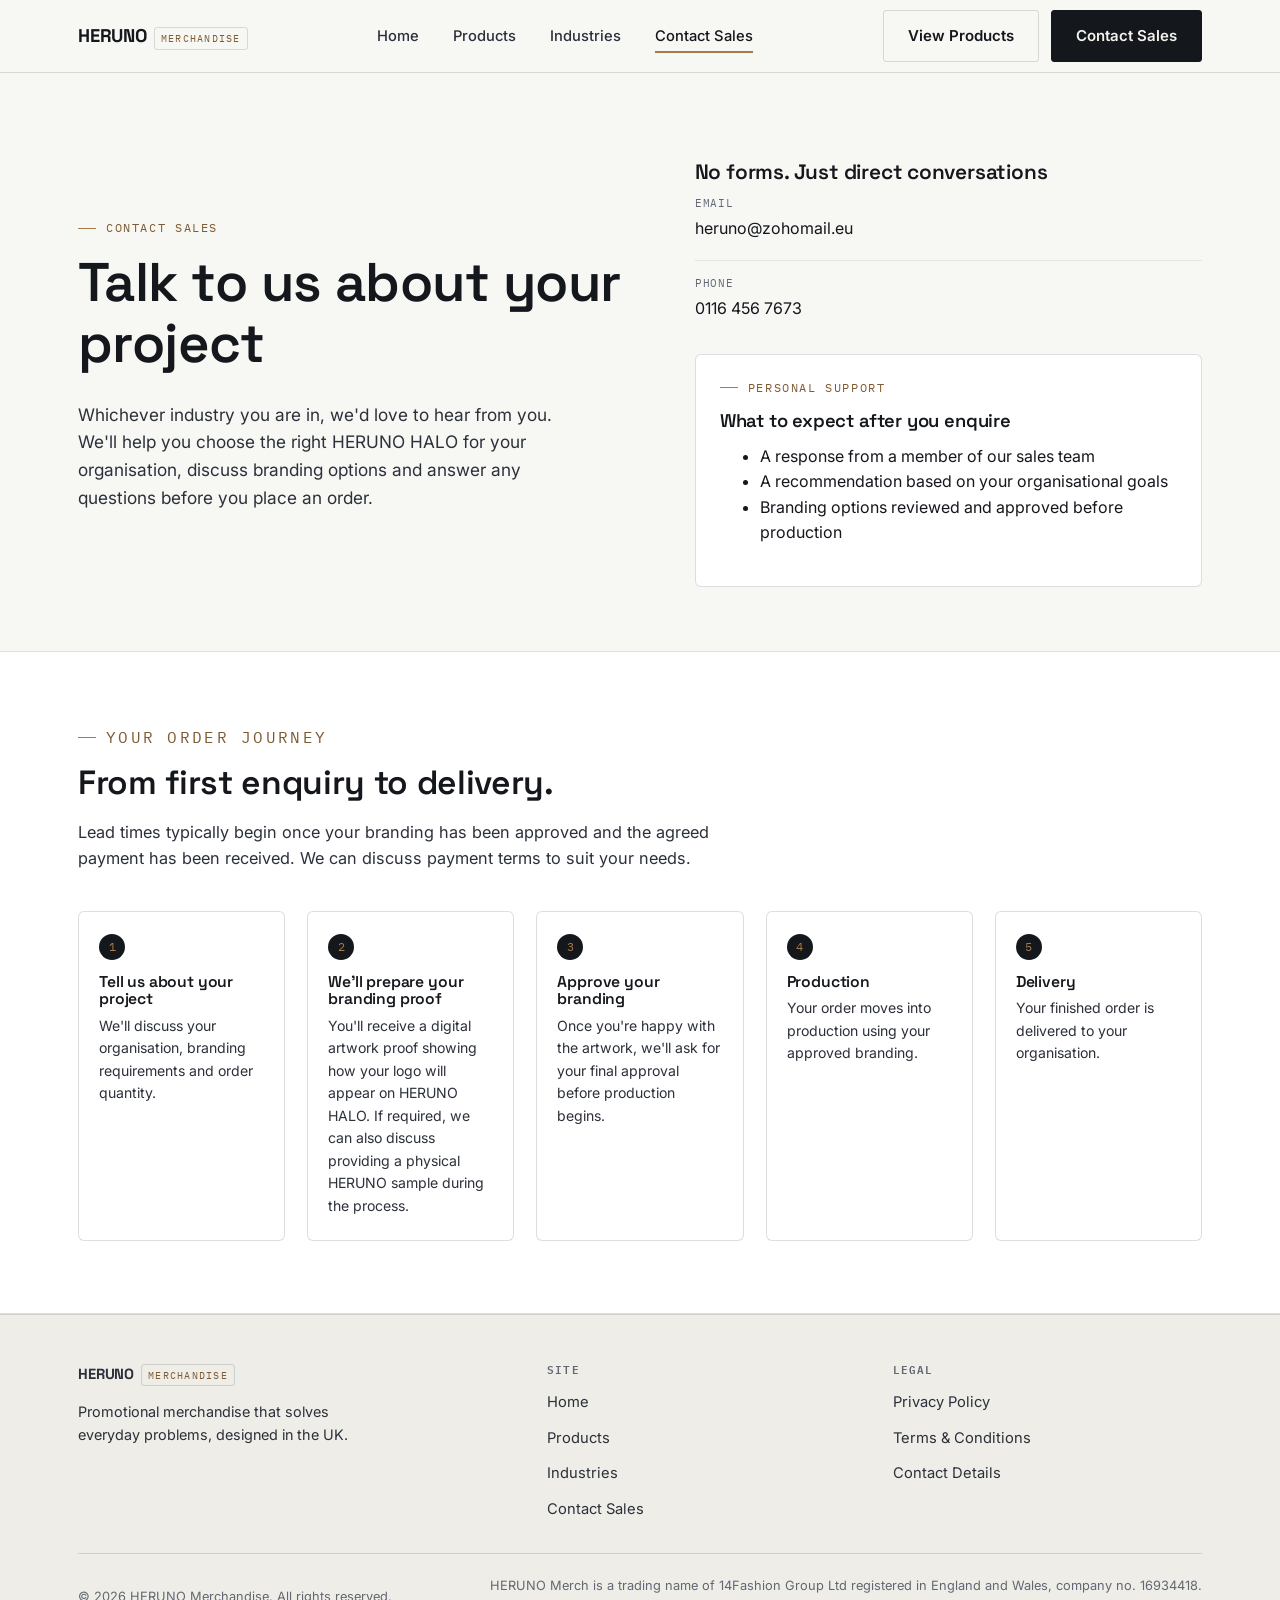
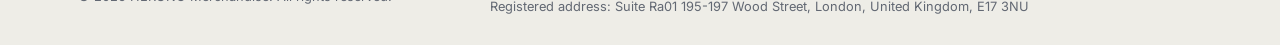
==== commit 96cbf784: "Add line break before registered address in footer across all pages" ====
--- a/contact.html
+++ b/contact.html
@@ -148,7 +148,7 @@
       </div>
       <div class="footer-bottom">
         <span>&copy; <span data-year>2026</span> HERUNO Merchandise. All rights reserved.</span>
-        <span>HERUNO Merch is a trading name of 14Fashion Group Ltd registered in England and Wales, company no. 16934418. Registered address: Suite Ra01 195-197 Wood Street, London, United Kingdom, E17 3NU</span>
+        <span>HERUNO Merch is a trading name of 14Fashion Group Ltd registered in England and Wales, company no. 16934418.<br>Registered address: Suite Ra01 195-197 Wood Street, London, United Kingdom, E17 3NU</span>
       </div>
     </div>
   </footer>
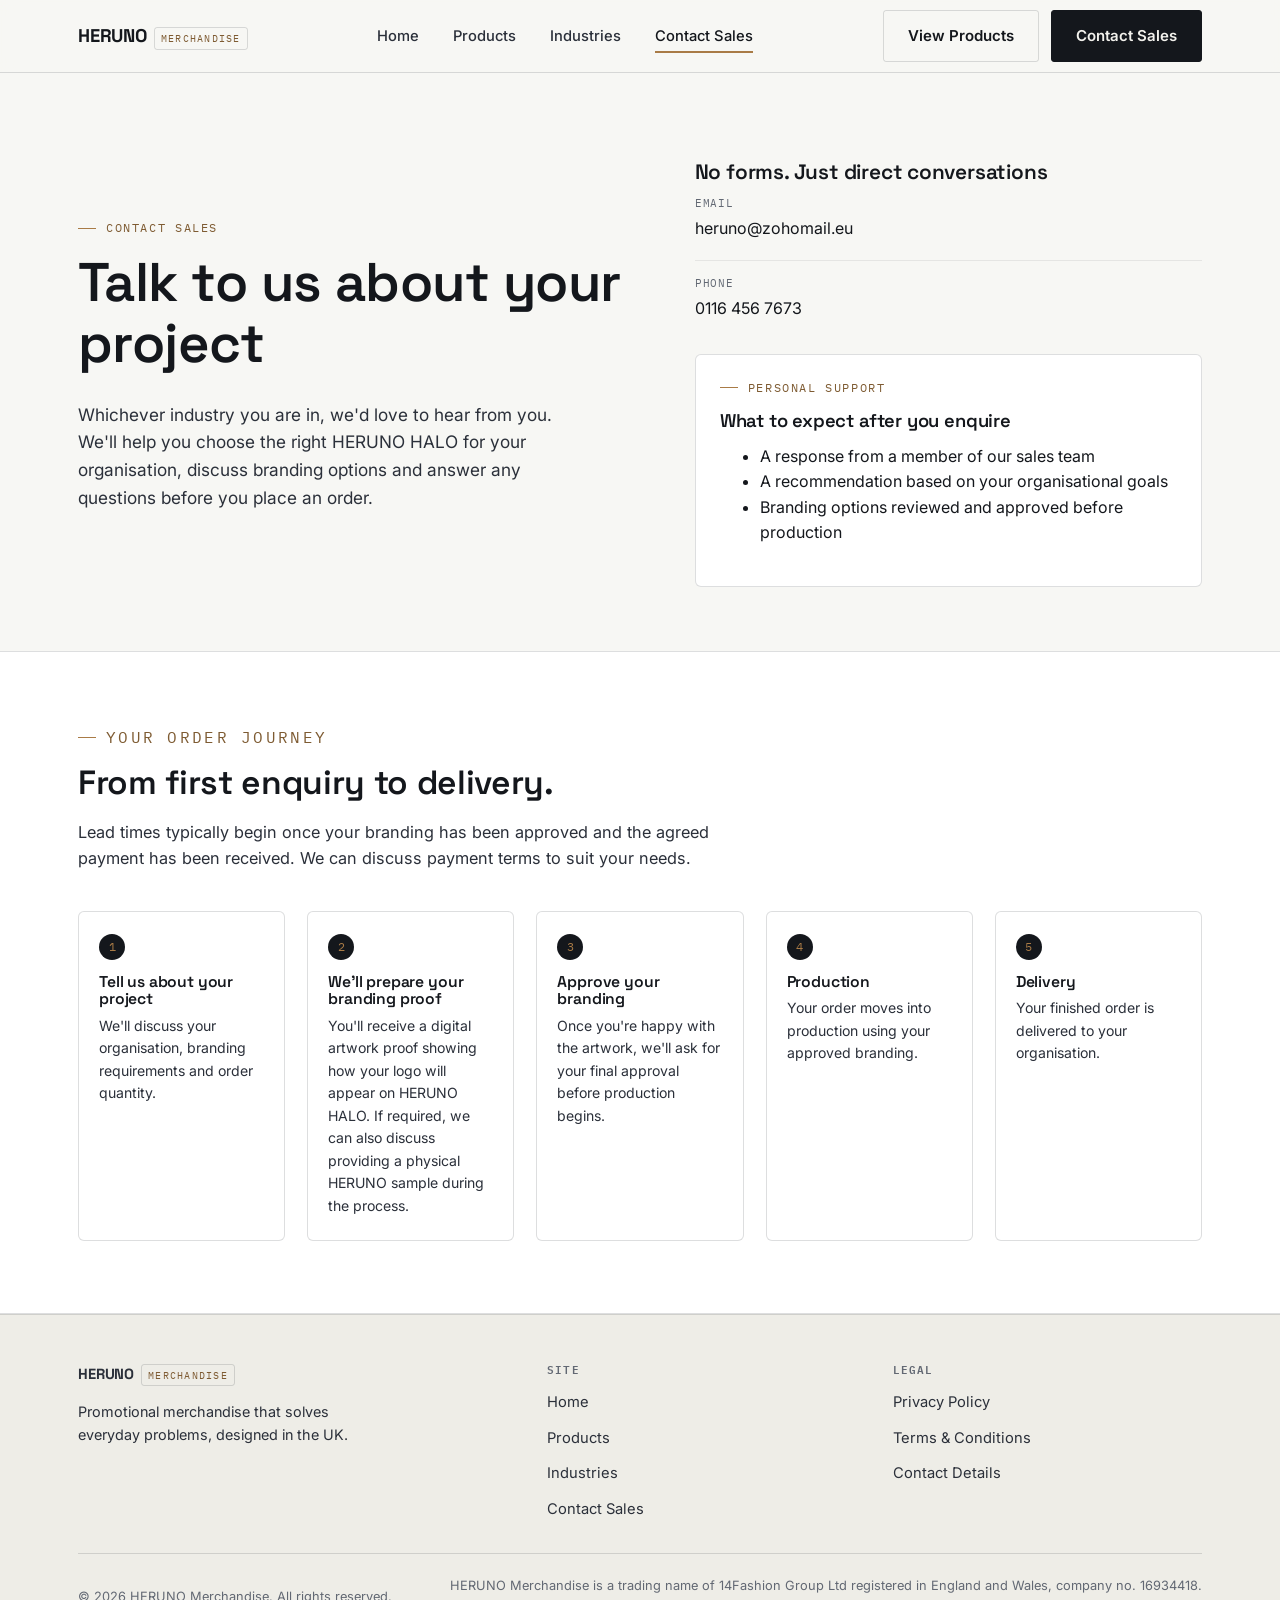
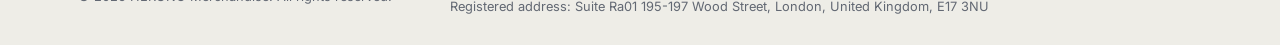
==== commit 2ee4a32d: "Update footer trading name to HERUNO Merchandise across all pages" ====
--- a/contact.html
+++ b/contact.html
@@ -148,7 +148,7 @@
       </div>
       <div class="footer-bottom">
         <span>&copy; <span data-year>2026</span> HERUNO Merchandise. All rights reserved.</span>
-        <span>HERUNO Merch is a trading name of 14Fashion Group Ltd registered in England and Wales, company no. 16934418.<br>Registered address: Suite Ra01 195-197 Wood Street, London, United Kingdom, E17 3NU</span>
+        <span>HERUNO Merchandise is a trading name of 14Fashion Group Ltd registered in England and Wales, company no. 16934418.<br>Registered address: Suite Ra01 195-197 Wood Street, London, United Kingdom, E17 3NU</span>
       </div>
     </div>
   </footer>
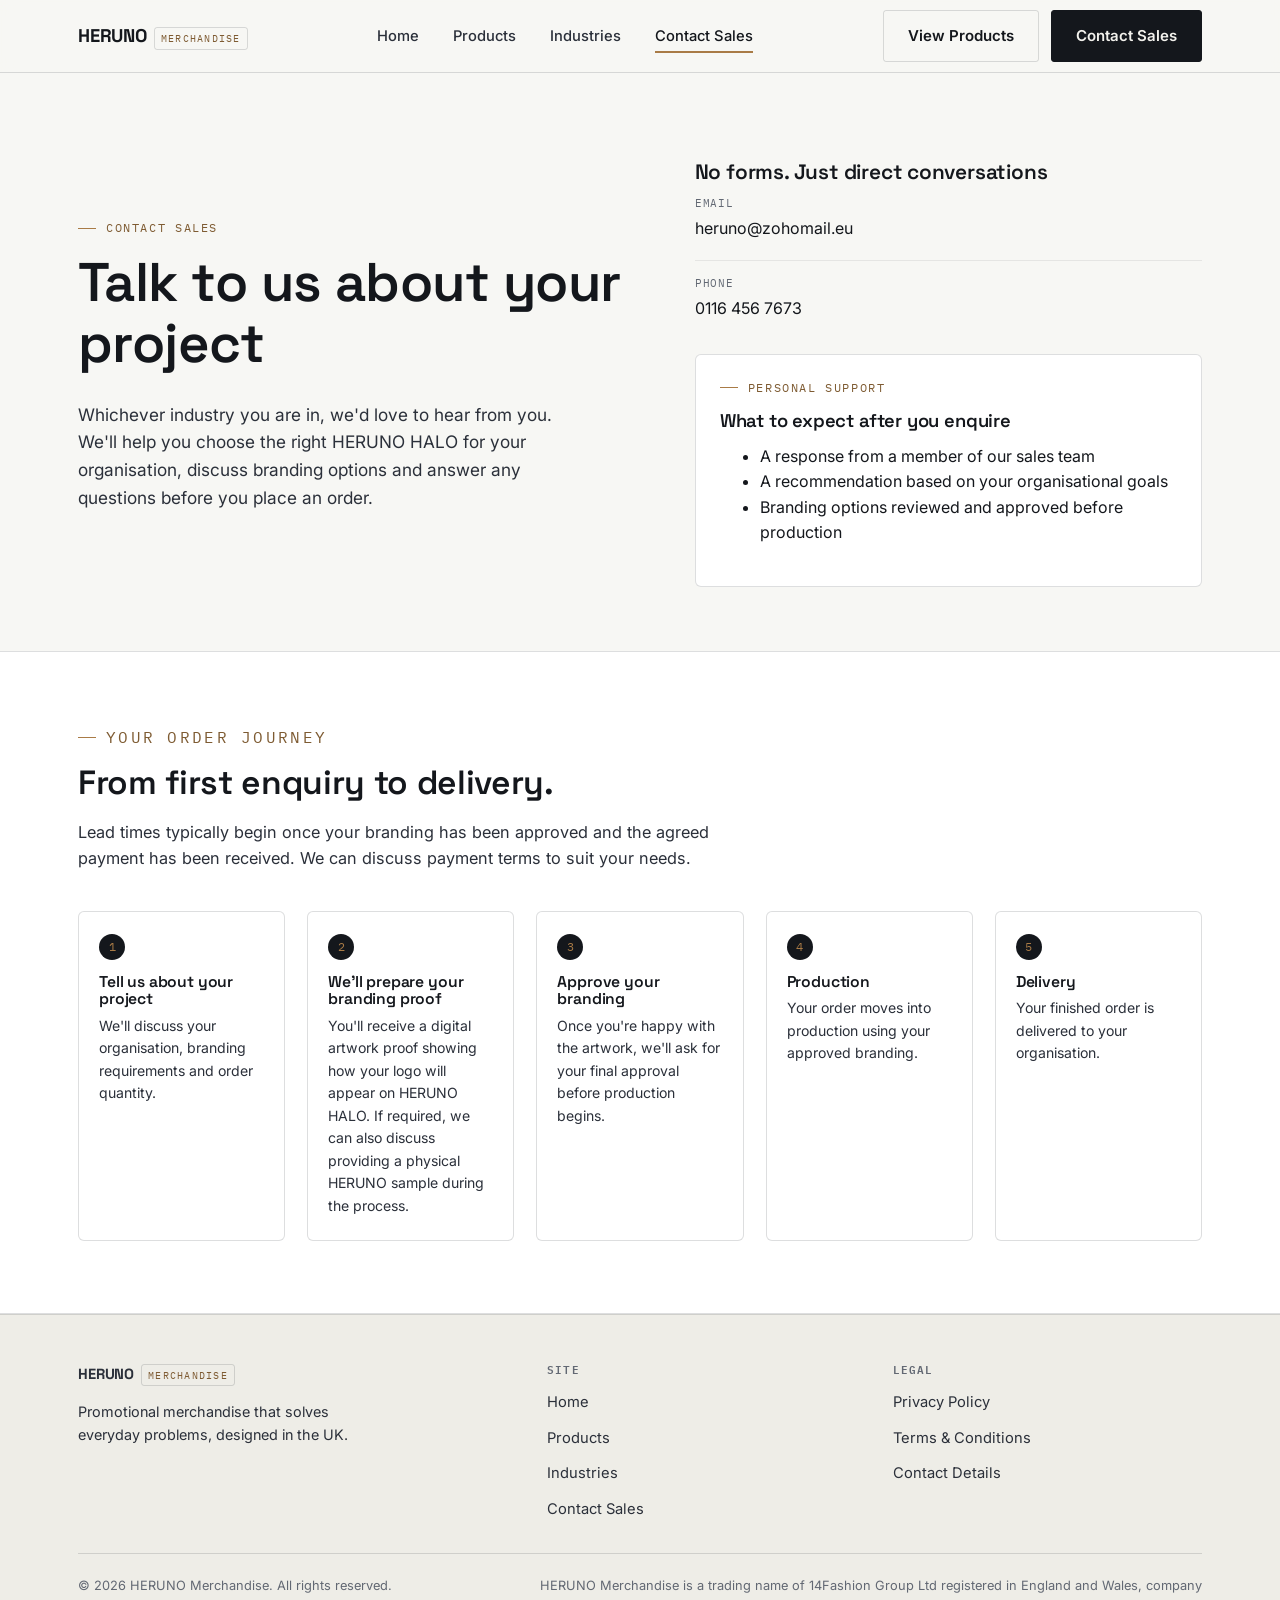
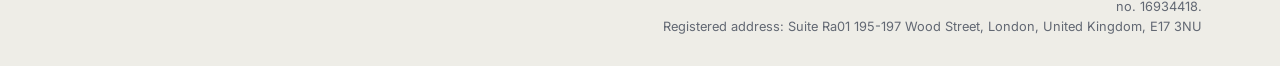
==== commit 9ecb4709: "Optimize footer-bottom layout and contact links for mobile and desktop screens" ====
--- a/contact.html
+++ b/contact.html
@@ -53,11 +53,11 @@
           <ul class="contact-detail-list">
             <li>
               <span class="k">Email</span>
-              <span class="v">heruno@zohomail.eu</span>
+              <span class="v"><a href="mailto:heruno@zohomail.eu">heruno@zohomail.eu</a></span>
             </li>
             <li>
               <span class="k">Phone</span>
-              <span class="v">0116 456 7673</span>
+              <span class="v"><a href="tel:01164567673">0116 456 7673</a></span>
             </li>
           </ul>
 
--- a/css/style.css
+++ b/css/style.css
@@ -704,12 +704,35 @@
 .footer-bottom {
   display: flex;
   justify-content: space-between;
-  align-items: center;
+  align-items: flex-start;
   padding-top: 22px;
   font-size: 0.8rem;
+  line-height: 1.6;
   color: var(--steel);
   flex-wrap: wrap;
-  gap: 10px;
+  gap: 14px 24px;
+}
+
+.footer-bottom > *:first-child {
+  flex-shrink: 0;
+}
+
+.footer-bottom > *:last-child {
+  text-align: right;
+  max-width: 680px;
+}
+
+@media (max-width: 860px) {
+  .footer-bottom {
+    flex-direction: column;
+    align-items: flex-start;
+    gap: 12px;
+  }
+
+  .footer-bottom > *:last-child {
+    text-align: left;
+    max-width: 100%;
+  }
 }
 
 @media (max-width: 760px) {
@@ -1048,6 +1071,17 @@
   color: var(--ink);
 }
 
+.contact-detail-list .v a {
+  color: var(--ink);
+  text-decoration: none;
+  transition: color 0.15s ease;
+}
+
+.contact-detail-list .v a:hover {
+  color: var(--brass-deep);
+  text-decoration: underline;
+}
+
 /* ---------- Legal pages ---------- */
 .legal-body h2 {
   margin-top: 2em;
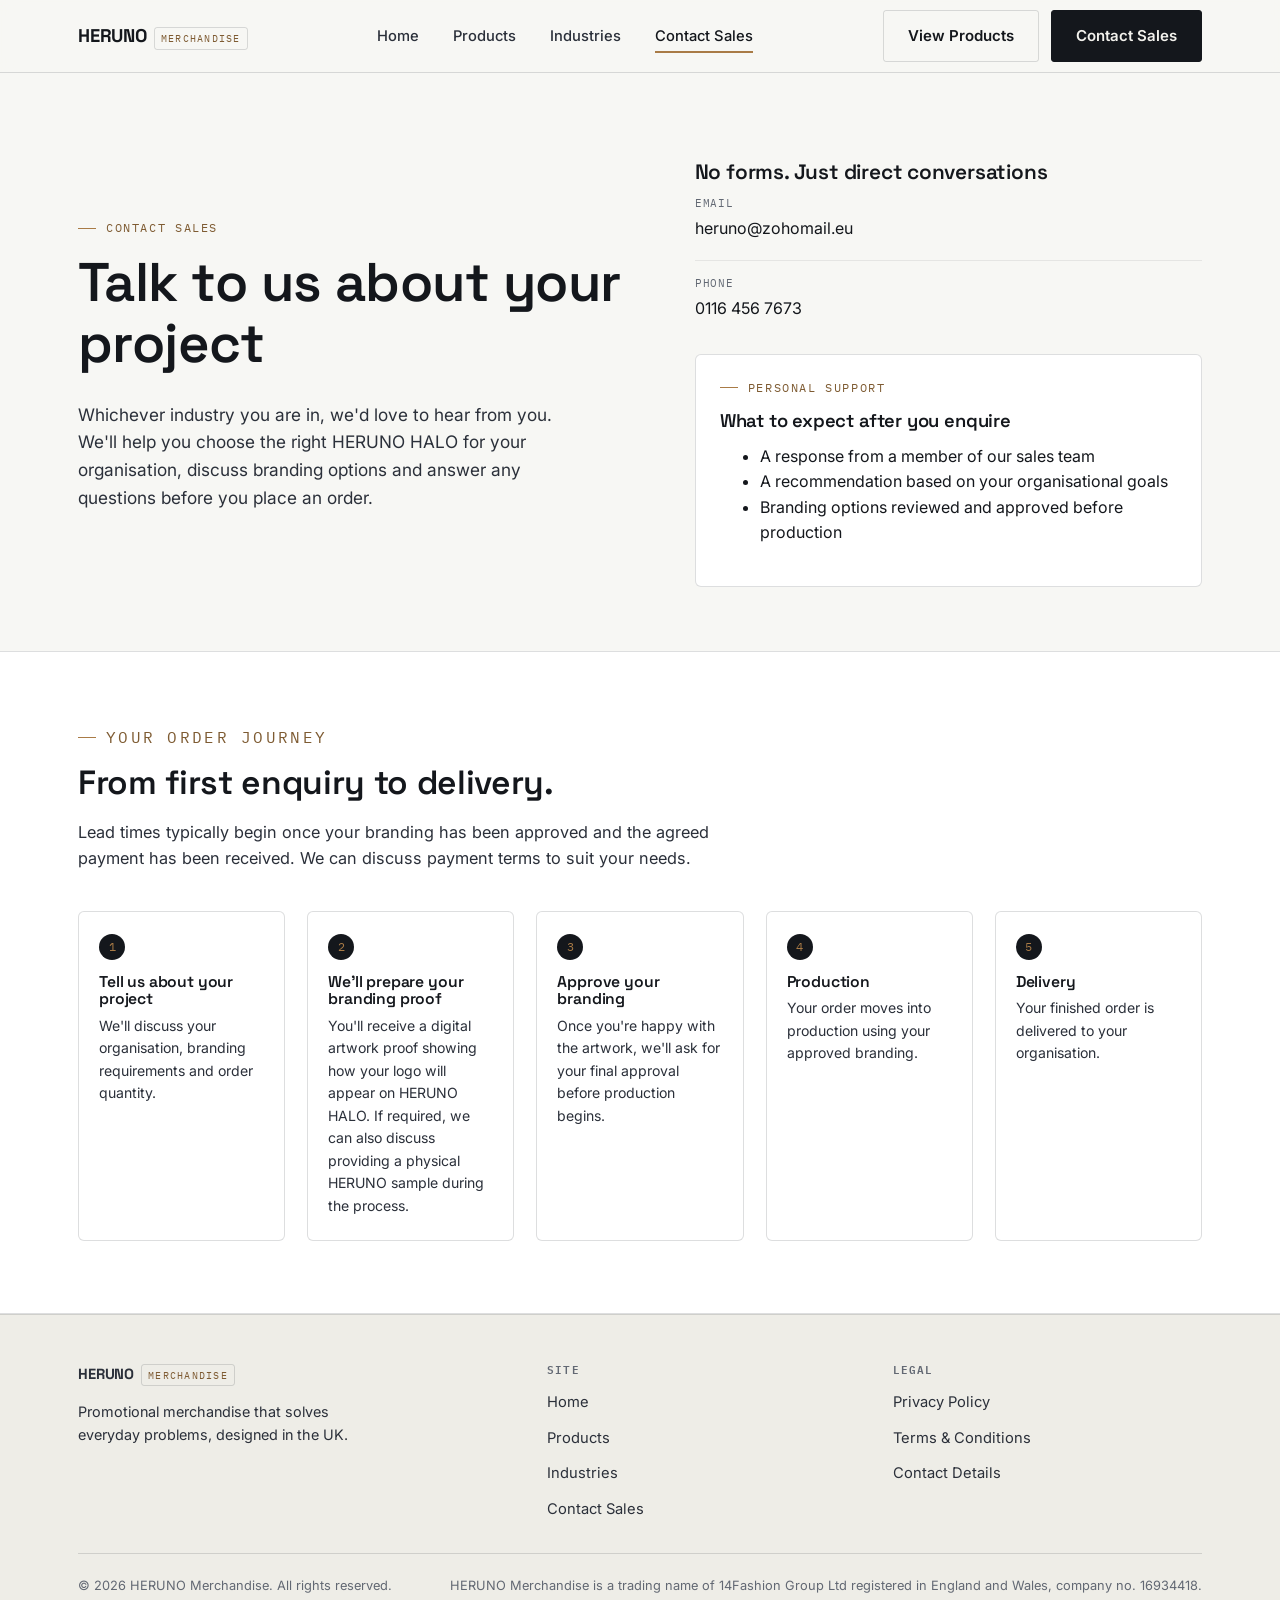
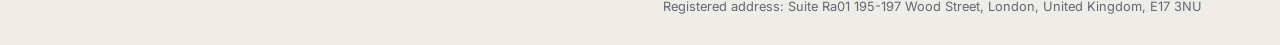
==== commit 9bcff532: "Keep company registration and company number on a single line in footer" ====
--- a/contact.html
+++ b/contact.html
@@ -148,7 +148,7 @@
       </div>
       <div class="footer-bottom">
         <span>&copy; <span data-year>2026</span> HERUNO Merchandise. All rights reserved.</span>
-        <span>HERUNO Merchandise is a trading name of 14Fashion Group Ltd registered in England and Wales, company no. 16934418.<br>Registered address: Suite Ra01 195-197 Wood Street, London, United Kingdom, E17 3NU</span>
+        <span><span class="footer-company-name">HERUNO Merchandise is a trading name of 14Fashion Group Ltd registered in England and Wales, company no. 16934418.</span><br><span class="footer-company-address">Registered address: Suite Ra01 195-197 Wood Street, London, United Kingdom, E17 3NU</span></span>
       </div>
     </div>
   </footer>
--- a/css/style.css
+++ b/css/style.css
@@ -719,7 +719,22 @@
 
 .footer-bottom > *:last-child {
   text-align: right;
-  max-width: 680px;
+  max-width: none;
+}
+
+.footer-company-name {
+  display: inline-block;
+  white-space: nowrap;
+}
+
+.footer-company-address {
+  display: inline-block;
+}
+
+@media (max-width: 1040px) {
+  .footer-company-name {
+    white-space: normal;
+  }
 }
 
 @media (max-width: 860px) {
